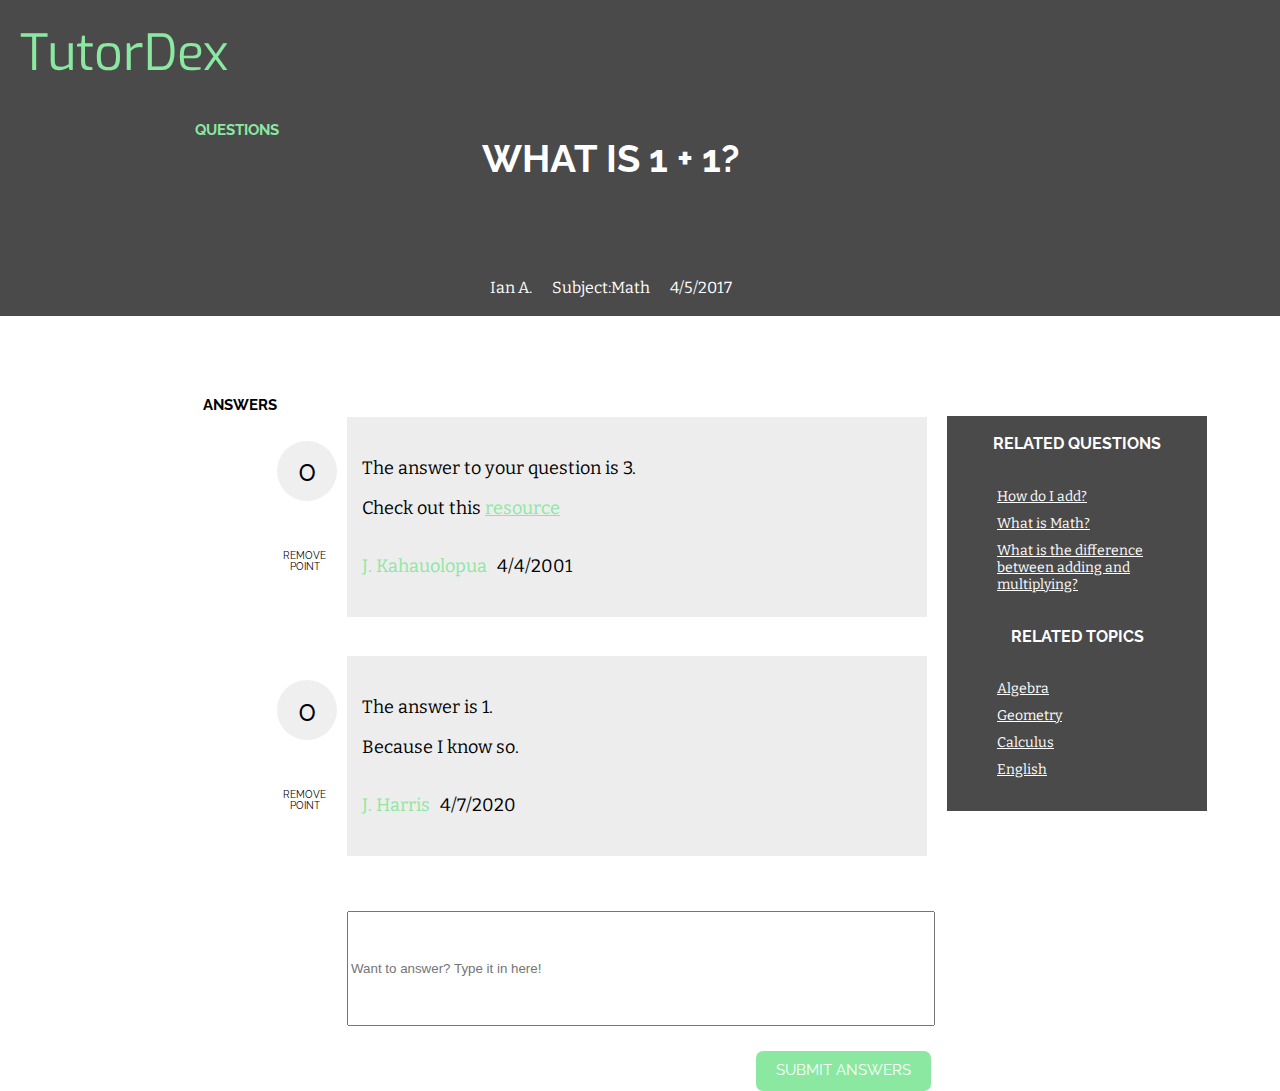
==== html/questionp1.html @ 846249ce "Merge branch 'master' into feature/single-subject" ====
<!DOCTYPE html>
<html>
<head>
	<title>TutorDex</title>
	<link rel="stylesheet" type="text/css" href="../css/styles.css">
	<link href="https://fonts.googleapis.com/css?family=Bitter|Exo|Raleway" rel="stylesheet">
</head>
<body>
	<header>
		TutorDex
	</header>
	<div class="ques-and-title-container">
		<div>
			<h3 class="question-header">QUESTIONS</h3>
		</div>
		<div class="ques-and-asker-container">
			<div class="question">
				<h2>
					WHAT IS 1 + 1?
				</h2>
			</div>
			<div>
				<ul class="asker-info">
					<li>Ian A.</li>
					<li>Subject:Math</li>
					<li>4/5/2017</li>
				</ul>
			</div>
		</div>
	</div>
	<div class="answer-and-nav-container">
		<div>
			<h3 class="answer-header">ANSWERS</h3>
		</div>
		<div class="answer-container">
			<div class="answer">
				<div class="point-distribution">
					<button class= "point-holder" class="points" id="1" onclick="plusOnePoint(this.id)">0</button>
					<button class="remove-points" class="points" id="2" onclick="plusOnePoint(this.id)">
						REMOVE POINT
					</button>
				</div>
					<div id="answer-asker-container">
						<div class="individual-answer">
						<p>
							The answer to your question is 3.
						</p>
						<p>
							Check out this <a href="https://www.google.com/search?sourceid=chrome-psyapi2&ion=1&espv=2&ie=UTF-8&q=google%20calculator&oq=google%20calc&aqs=chrome.1.69i57j0l5.5623j0j7">resource</a>
						</p>
					</div>
					<div>
						<ul class="answerer-info">
							<li class="name">
								J. Kahauolopua
							</li>
							<li class="date">
								4/4/2001
							</li>
						</ul>
					</div>
				</div>
			</div>		
			<div class="answer">
				<div class="point-distribution">
 					<button class="point-holder" class="points"  id="3" onclick="plusSecondPoint(this.id)">0</button>
					<button class="remove-points" class="points"  id="4" onclick="plusSecondPoint(this.id)">
						REMOVE POINT
					</button>
				</div>
					<div id="answer-asker-container">
						<div class="individual-answer">
						<p>
							The answer is 1.
						</p>
						<p>
							Because I know so.
						</p>
					</div>
					<div>
						<ul class="answerer-info">
							<li class="name">
								J. Harris
							</li>
							<li class="date">
								4/7/2020
							</li>
						</ul>
					</div>
				</div>
			</div>
		</div>		
		<div class="submission-section">
			<input type="text" name="answer" placeholder="Want to answer? Type it in here!">
			<div class="submit-button-container">
				<button class="submit-button">
				SUBMIT ANSWERS
				</button>
			</div>
		</div>
			<div class="related-things-container">
				<div class="related-things">
				<h2>RELATED QUESTIONS</h2>
				<ul class="related-questions">
					<li>
						<a href="">How do I add?</a>
					</li>
					<li >
						<a href="">What is Math?</a>
					</li>
					<li>
						<a href="">What is the difference between adding and multiplying?</a>
					</li>
				</ul>
				<H2>RELATED TOPICS</H2>
				<ul class="related-topics">
					<li>
						<a href="">Algebra</a>
					</li>
					<li>
						<a href="">Geometry</a>
					</li>
					<li>
						<a href="">Calculus</a>
					</li>
					<li>
						<a href="">English</a>
					</li>
				</ul>
			</div>
		</div>	
	</div>
</body>
<script type="text/javascript" src="../js/app.js"></script>
</html>

<!--FORMS EXAMPLE-->
<!--
<!DOCTYPE html>
<html>
<head>
	<title>Forms</title>
</head>
<body>
	<div class="container">
		<input type="txt" name="name" placeholder="Put your name">
		<input type="txt" name="email" placeholder="Put your email">
		<select>
			<option>Option 1</option>
			<option>Option 2</option>
			<option>Option 3</option>
			<option>Option 4</option>
		</select>
		<textarea rows="10" cols="10"></textarea>
		<button type="submit">Submit</button>
	</div>
</body>
</html>
-->
---- css/styles.css ----
/*COLORS
 Dark Gray: #4A4A4A
 Light Gray: #EDEDED
 Green: #8AE8A1
 */
/*FONTS 
Logo: font-family: 'Exo', sans-serif;
Headings: font-family: 'Raleway', sans-serif;
Body: font-family: 'Bitter', serif;
*/ 

/*QUESTION PAGE*/

header{
  background-color: #4A4A4A;   
  color:#8AE8A1;
  font-size: 50px;
  font-family: 'Exo', sans-serif;
  padding: 20px 20px; 
  }

html,body {
  padding:0;
  margin:0;
  height:100%;
  width: 100%;
}

.ques-and-title-container{
  display: flex;
  justify-content: space-around;
  height: 210px;
  background-color: #4A4A4A;
}

.ques-and-asker-container{
  width: 700px;
  justify-content: center;
  flex-direction: column;
}

.question-header{
  background-color:transparent;
  color: white;
  padding:0px 0px 130px 95px;
  font-size: 15px;
  font-family: 'Raleway', sans-serif;
  color: #8AE8A1;
  }

.question{
  display: flex;
  align-self: center;
  padding-left: 2px;
  font-size: 25px;
  color: white;
  font-family: 'Raleway', sans-serif;
  padding-right: 400px;
}

.asker-info-container{
  display: flex;
  align-self: flex-end;    
}

.asker-info{
  display: flex;
  width: 278px;
  padding-left:0px;
  padding-top: 40px;
  color:white; 
}

.asker-info li{
  padding: 10px;
}

li{
  list-style: none;
  font-family: 'Bitter', serif;
}

.answer-header{
  margin-top: -10%;
  padding-left: 130px;
  font-size: 15px;
  font-family: 'Raleway', sans-serif;
}

.answer-and-nav-container{
  padding-top: 100px;
  display: flex;
  justify-content: center;
  background-color:transparent;
  height: 75%;
}

.answer-container{
  display: flex;
  align-content: center;
  flex-wrap: wrap;
  height: 300px;
  width:70px;
  padding-top: 90px;
}
.answer{
  display: flex;
  align-content: space-around;
  width: 650px;
  height: 239.5px;
}

.point-distribution{
  display: flex;
  justify-content: space-around;
  flex-direction: column;
  width: 60px;
  height: 180px;
  padding-right:10px;
}

.point-holder{
  height: 60px;
  width: 60px;
  border-radius:100px;
  border: transparent;
  font-size: 30px;
  font-family: 'Raleway', sans-serif;
}

.remove-points{
  background-color: transparent;
  border: transparent;
  width: 55px;
  font-size: 10px;
  font-family: 'Raleway', sans-serif;
}

#answer-asker-container{
  display: flex;
  flex-direction: column;
  justify-content: center;
  padding-left: 15px;
  height: 200px;
  width: 600px;
  background-color:#EDEDED;
  font-size:18px;
  font-family: 'Bitter', serif;
}

.answerer-info{
  display: flex;
  flex-direction: row;
  align-items: flex-end;
  padding-left: 0px;
}

.answerer-info li{
  padding-right:10px;
}

.related-things{
  display: flex;
  flex-direction: column;
  align-self:baseline;
  background-color:#4A4A4A;
  width:250px;
  height: 385px;
  padding: 5px ;
  color:white; 
}
.related-things h2{
  text-align: center;
  font-size:16px;
  font-family: 'Raleway', sans-serif;
  }
  
.related-questions li, .related-topics li{
  display: flex;
  flex-direction: column;
  padding: 5px;
  font-size: 14px;
}

.submission-section{
  display: flex;
  justify-content: center;
  align-self: flex-end;
  flex-direction: column;
  border-color: transparent;
  height: 180px;
  width: 600px;
  padding-right: 0%;
}


input{
  height: 150px;
  width: 580px;
}

.submit-button{
  display: flex;
  align-self: flex-end;
  background-color:#8AE8A1;
  border: transparent;
  color: white;
  height: 40px;
  padding: 10px 20px;
  border-radius: 7px;
  font-family: 'Raleway', sans-serif;
  font-size: 15px;
}

.submit-button-container{
  display: flex;
  justify-content: flex-end;
  height: 90px;
  width: 584px;
}
.name, p a{
  color: #8AE8A1;
}

.related-questions li a:hover { 
  color: #8AE8A1;
}
.related-topics li a:hover { 
  color: #8AE8A1;
}

.asker-info, .answerer-info{
  font-family: 'Bitter', serif;
 }
 
.related-questions a , .related-topics a{
  color:white;
  font-family: 'Bitter', serif;
  }

  /*RESPONSIVE*/

  @media only screen and (max-width: 800px) {
    .question-header {
      font-size: 1px;
    }
    #top-middle {
        background-color: green;
        font-size: 12px;
        width: 100%;
    }
}
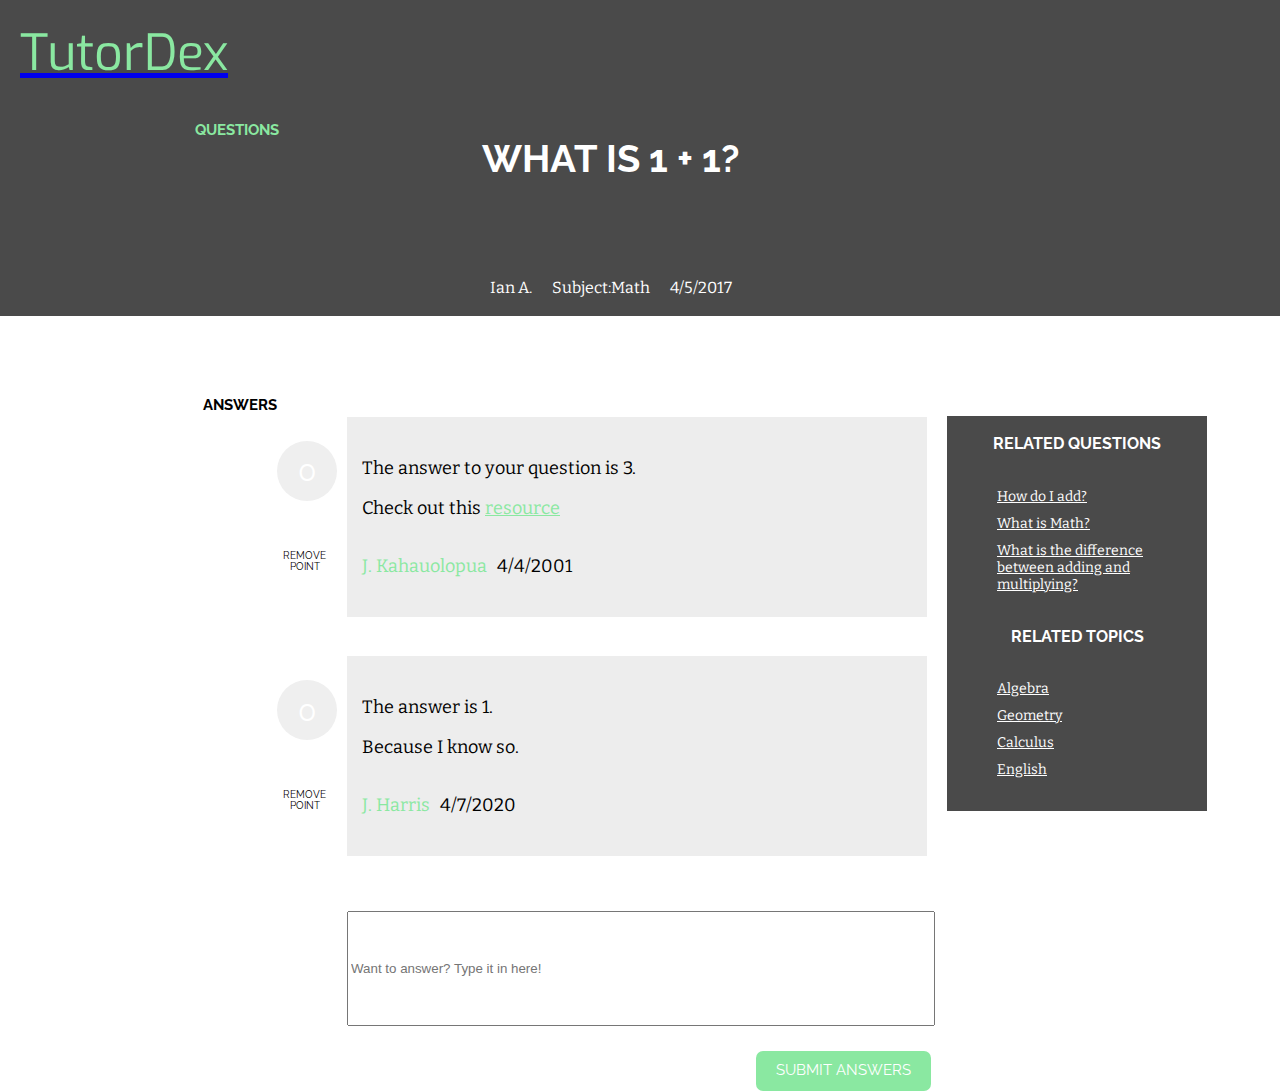
==== commit c8f3bae2: "reviewing code at home" ====
--- a/html/questionp1.html
+++ b/html/questionp1.html
@@ -6,9 +6,11 @@
 	<link href="https://fonts.googleapis.com/css?family=Bitter|Exo|Raleway" rel="stylesheet">
 </head>
 <body>
-	<header>
-		TutorDex
-	</header>
+	<a href="../index.html">
+		<header>
+			TutorDex
+		</header>
+	</a>
 	<div class="ques-and-title-container">
 		<div>
 			<h3 class="question-header">QUESTIONS</h3>
--- a/css/styles.css
+++ b/css/styles.css
@@ -122,6 +122,7 @@
 .point-holder{
   height: 60px;
   width: 60px;
+  color: white;
   border-radius:100px;
   border: transparent;
   font-size: 30px;
@@ -241,13 +242,19 @@
   /*RESPONSIVE*/
 
   @media only screen and (max-width: 800px) {
-    .question-header {
-      font-size: 1px;
-    }
-    #top-middle {
-        background-color: green;
-        font-size: 12px;
-        width: 100%;
-    }
-}
-
+    header{
+      font-size: 20px;
+    }
+    .ques-and-title-container{
+        height: 100px;
+    }
+    .question{
+      padding-left: 2px;
+      font-size: 15px;
+      padding-right: 20px;
+    }
+    .question-header{
+      font-size: 7px;
+    }
+}
+
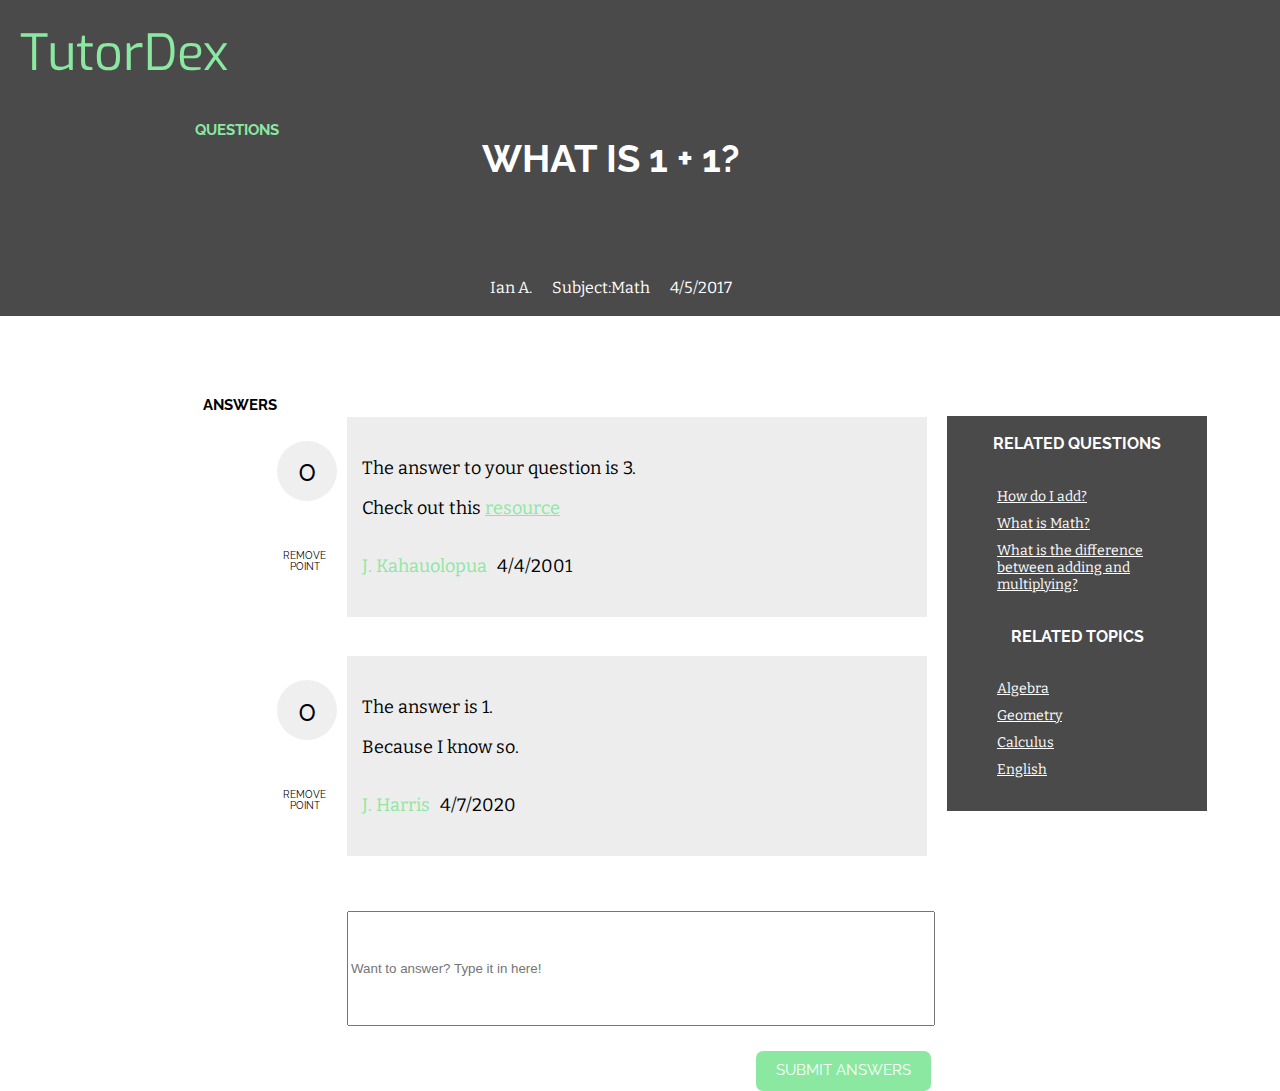
==== commit b1eb3b48: "Merge branch 'feature/single-subject' of https://github.com/junior-devleague/tutor-dex into feature/" ====
--- a/html/questionp1.html
+++ b/html/questionp1.html
@@ -6,11 +6,9 @@
 	<link href="https://fonts.googleapis.com/css?family=Bitter|Exo|Raleway" rel="stylesheet">
 </head>
 <body>
-	<a href="../index.html">
-		<header>
-			TutorDex
-		</header>
-	</a>
+	<header>
+		TutorDex
+	</header>
 	<div class="ques-and-title-container">
 		<div>
 			<h3 class="question-header">QUESTIONS</h3>
--- a/css/styles.css
+++ b/css/styles.css
@@ -122,7 +122,6 @@
 .point-holder{
   height: 60px;
   width: 60px;
-  color: white;
   border-radius:100px;
   border: transparent;
   font-size: 30px;
@@ -242,19 +241,13 @@
   /*RESPONSIVE*/
 
   @media only screen and (max-width: 800px) {
-    header{
-      font-size: 20px;
+    .question-header {
+      font-size: 1px;
     }
-    .ques-and-title-container{
-        height: 100px;
+    #top-middle {
+        background-color: green;
+        font-size: 12px;
+        width: 100%;
     }
-    .question{
-      padding-left: 2px;
-      font-size: 15px;
-      padding-right: 20px;
-    }
-    .question-header{
-      font-size: 7px;
-    }
-}
-
+}
+
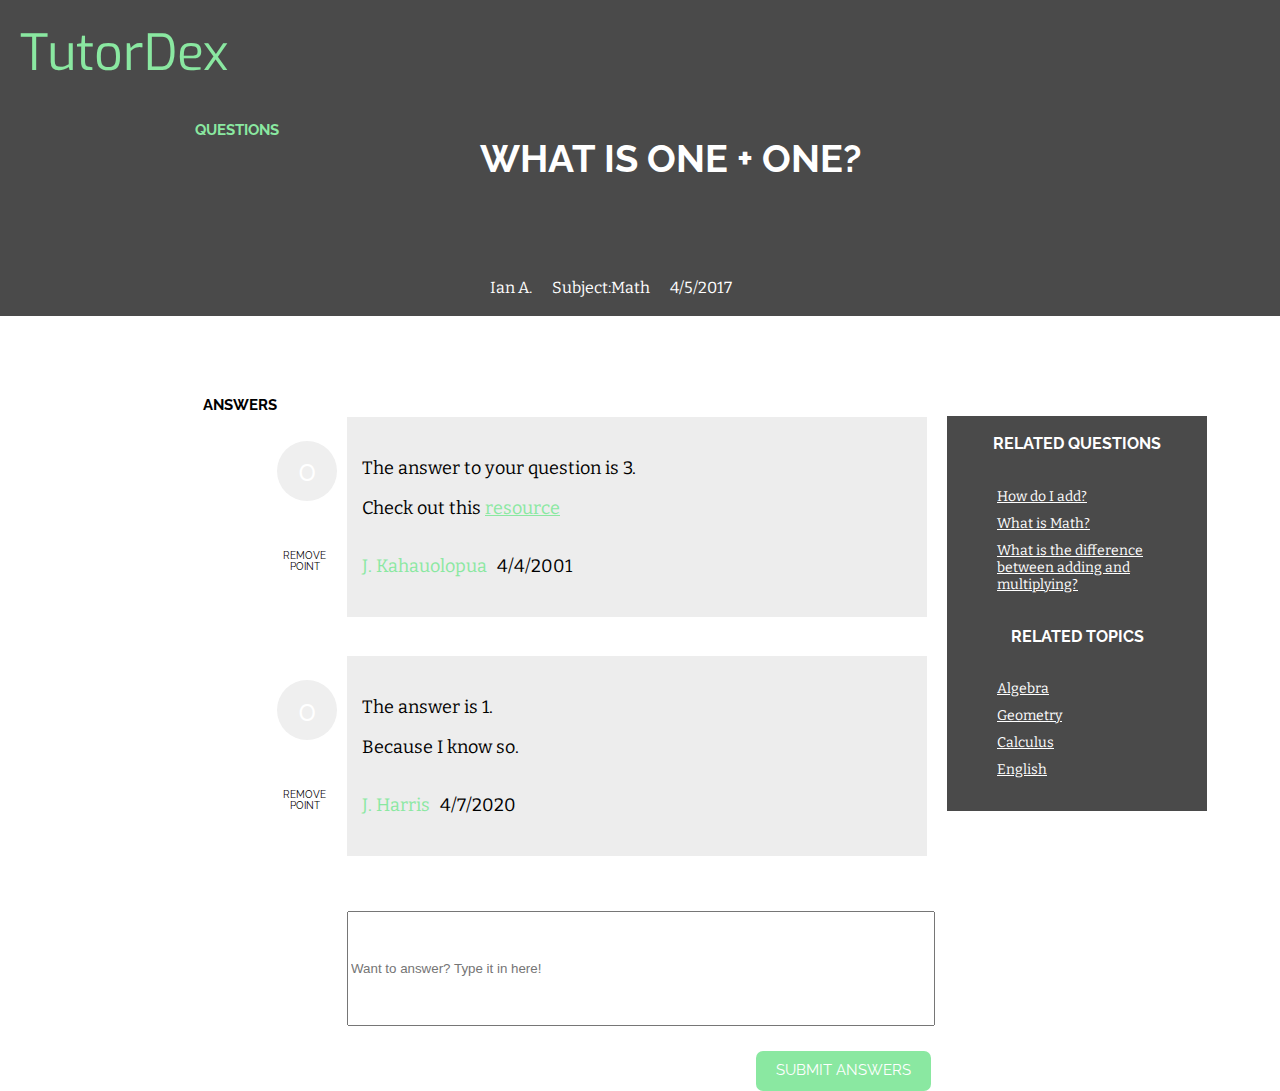
==== commit 074a4098: "made small changes to css and made questions shorter.. :Gwen" ====
--- a/html/questionp1.html
+++ b/html/questionp1.html
@@ -16,7 +16,7 @@
 		<div class="ques-and-asker-container">
 			<div class="question">
 				<h2>
-					WHAT IS 1 + 1?
+					WHAT IS ONE + ONE?
 				</h2>
 			</div>
 			<div>
--- a/css/styles.css
+++ b/css/styles.css
@@ -51,16 +51,15 @@
 .question{
   display: flex;
   align-self: center;
-  padding-left: 2px;
   font-size: 25px;
   color: white;
   font-family: 'Raleway', sans-serif;
-  padding-right: 400px;
+  padding-right: 00px;
 }
 
 .asker-info-container{
   display: flex;
-  align-self: flex-end;    
+  align-self: flex-end;   
 }
 
 .asker-info{
@@ -122,6 +121,7 @@
 .point-holder{
   height: 60px;
   width: 60px;
+  color: white;
   border-radius:100px;
   border: transparent;
   font-size: 30px;
@@ -241,13 +241,18 @@
   /*RESPONSIVE*/
 
   @media only screen and (max-width: 800px) {
-    .question-header {
-      font-size: 1px;
-    }
-    #top-middle {
-        background-color: green;
-        font-size: 12px;
-        width: 100%;
-    }
-}
-
+    header{
+      font-size: 20px;
+    }
+    .ques-and-title-container{
+        height: 100px;
+    }
+    .question{
+      padding-left: 2px;
+      font-size: 15px;
+      padding-right: 20px;
+    }
+    .question-header{
+      font-size: 7px;
+    }
+}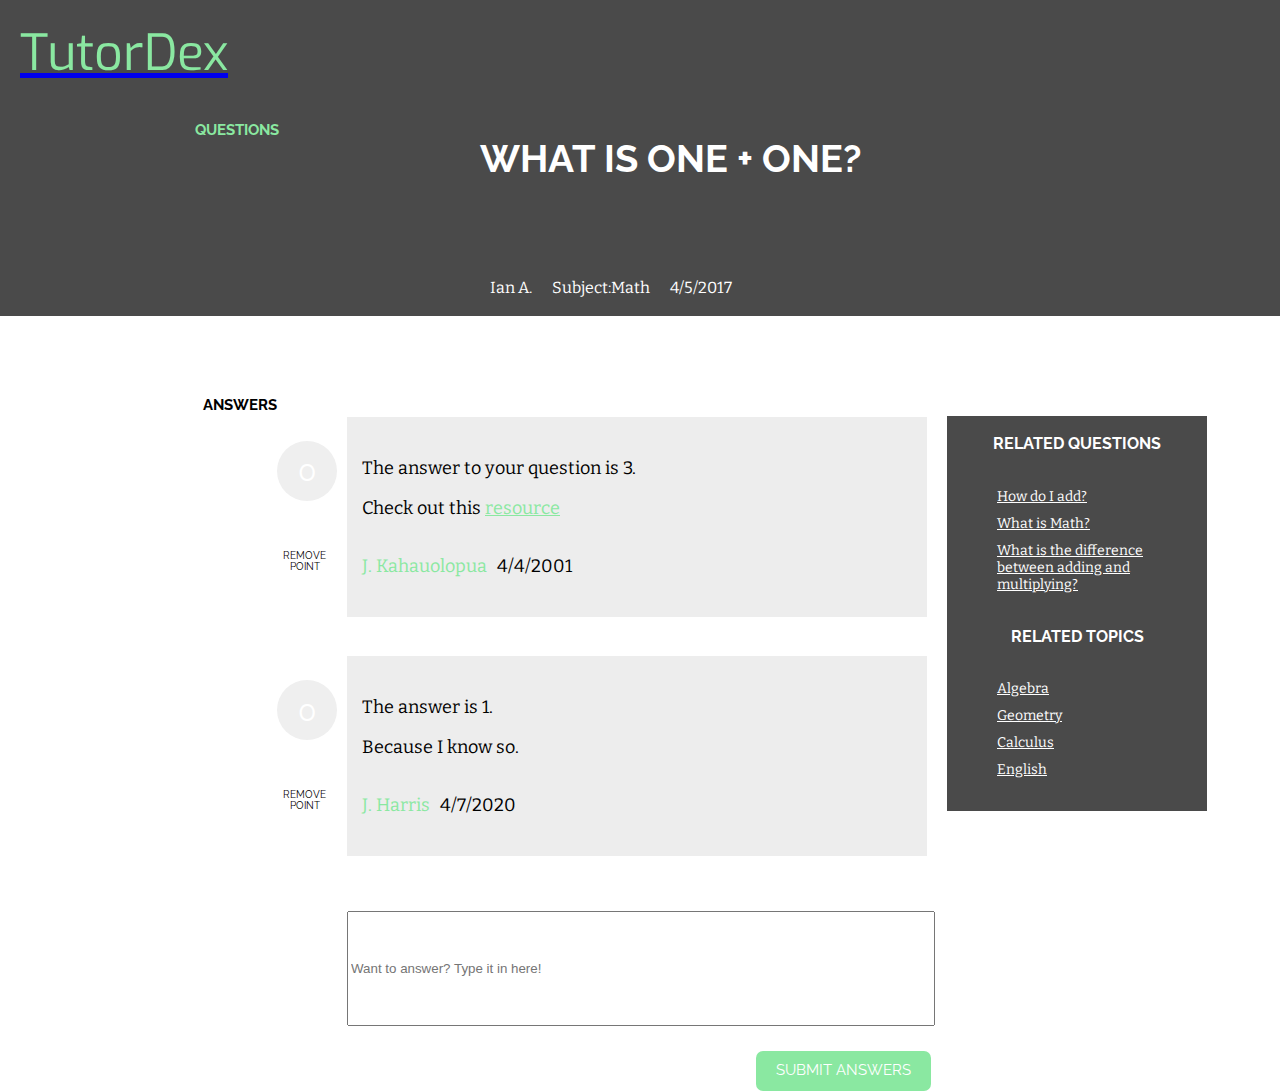
==== commit a80ecafb: "Merge pull request #54 from junior-devleague/feature/question-page2" ====
--- a/html/questionp1.html
+++ b/html/questionp1.html
@@ -6,9 +6,11 @@
 	<link href="https://fonts.googleapis.com/css?family=Bitter|Exo|Raleway" rel="stylesheet">
 </head>
 <body>
-	<header>
-		TutorDex
-	</header>
+	<a href="../index.html">
+		<header>
+			TutorDex
+		</header>
+	</a>
 	<div class="ques-and-title-container">
 		<div>
 			<h3 class="question-header">QUESTIONS</h3>
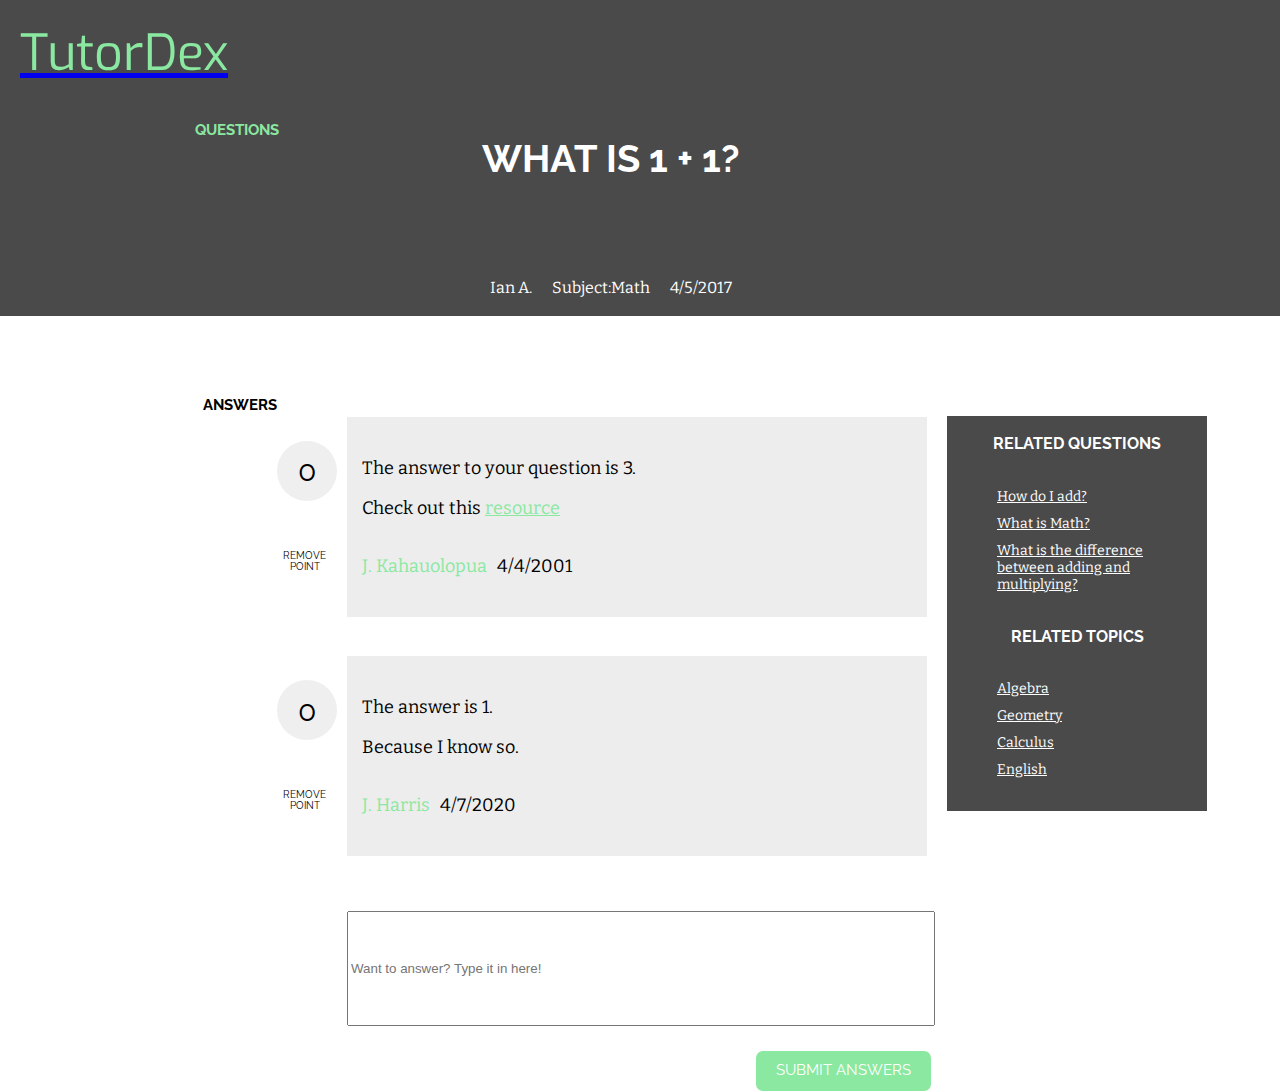
==== commit 16f7498f: "fixed merge conflicts" ====
--- a/html/questionp1.html
+++ b/html/questionp1.html
@@ -18,7 +18,7 @@
 		<div class="ques-and-asker-container">
 			<div class="question">
 				<h2>
-					WHAT IS ONE + ONE?
+					WHAT IS 1 + 1?
 				</h2>
 			</div>
 			<div>
--- a/css/styles.css
+++ b/css/styles.css
@@ -51,15 +51,16 @@
 .question{
   display: flex;
   align-self: center;
+  padding-left: 2px;
   font-size: 25px;
   color: white;
   font-family: 'Raleway', sans-serif;
-  padding-right: 00px;
+  padding-right: 400px;
 }
 
 .asker-info-container{
   display: flex;
-  align-self: flex-end;   
+  align-self: flex-end;    
 }
 
 .asker-info{
@@ -121,7 +122,6 @@
 .point-holder{
   height: 60px;
   width: 60px;
-  color: white;
   border-radius:100px;
   border: transparent;
   font-size: 30px;
@@ -241,18 +241,13 @@
   /*RESPONSIVE*/
 
   @media only screen and (max-width: 800px) {
-    header{
-      font-size: 20px;
+    .question-header {
+      font-size: 1px;
     }
-    .ques-and-title-container{
-        height: 100px;
+    #top-middle {
+        background-color: green;
+        font-size: 12px;
+        width: 100%;
     }
-    .question{
-      padding-left: 2px;
-      font-size: 15px;
-      padding-right: 20px;
-    }
-    .question-header{
-      font-size: 7px;
-    }
-}+}
+
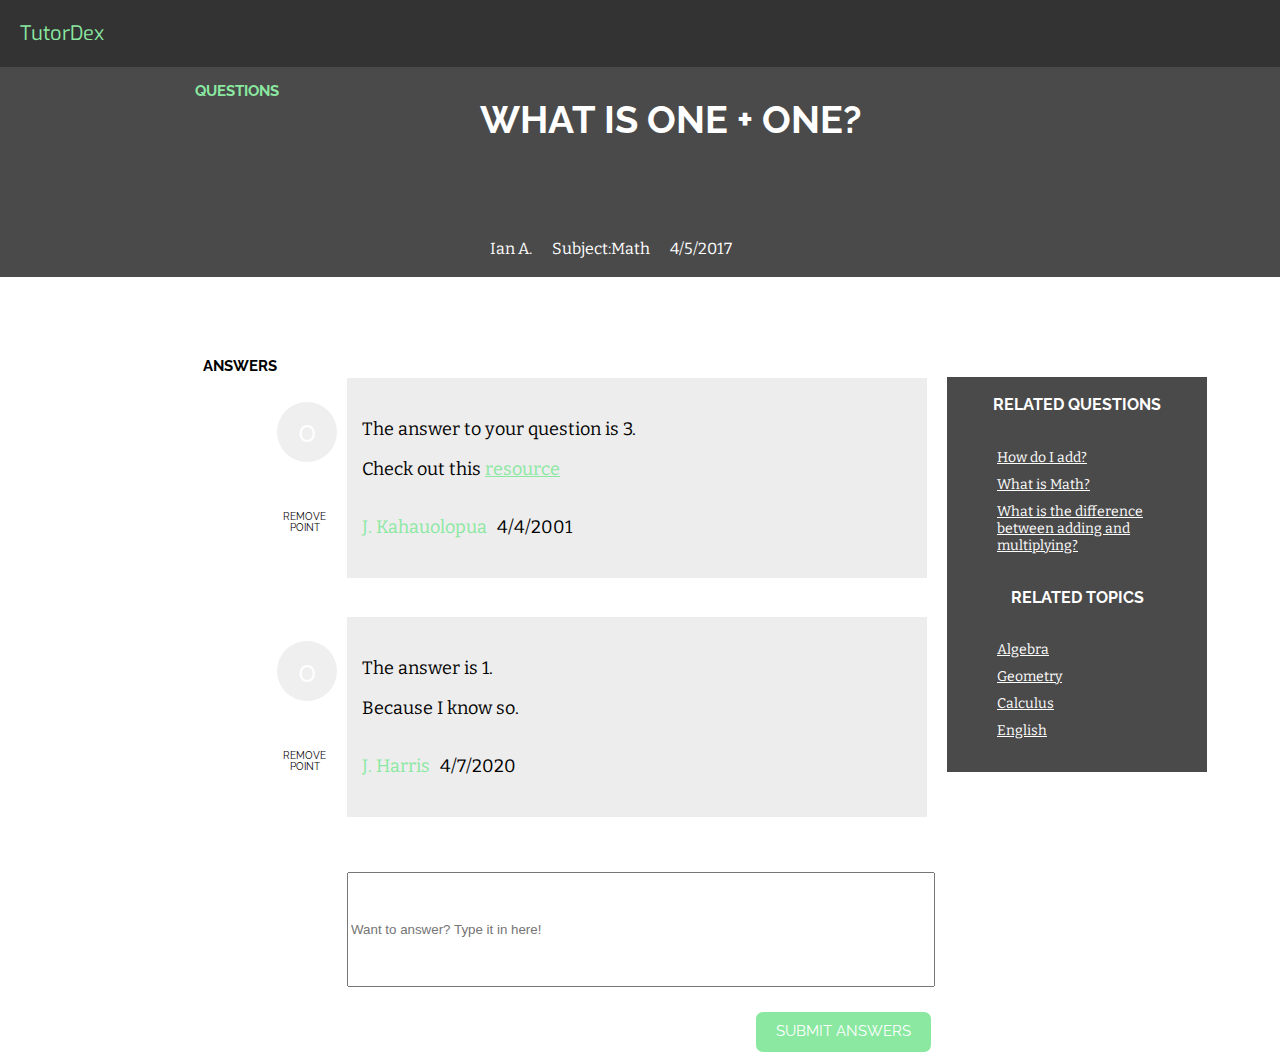
==== commit 66f6cd26: "solved merge conflicts and added nav bars" ====
--- a/html/questionp1.html
+++ b/html/questionp1.html
@@ -6,11 +6,9 @@
 	<link href="https://fonts.googleapis.com/css?family=Bitter|Exo|Raleway" rel="stylesheet">
 </head>
 <body>
-	<a href="../index.html">
-		<header>
-			TutorDex
-		</header>
-	</a>
+	<div id="navbar">
+      <a href="../index.html">TutorDex</a>
+  </div>
 	<div class="ques-and-title-container">
 		<div>
 			<h3 class="question-header">QUESTIONS</h3>
@@ -18,7 +16,7 @@
 		<div class="ques-and-asker-container">
 			<div class="question">
 				<h2>
-					WHAT IS 1 + 1?
+					WHAT IS ONE + ONE?
 				</h2>
 			</div>
 			<div>
--- a/css/styles.css
+++ b/css/styles.css
@@ -1,3 +1,20 @@
+/**********************************************************************/
+/******************CSS for nav bars***********************************/ 
+#navbar {
+  /*top bar, says TutorDex on the left */
+  overflow: hidden;
+  background-color: #333;
+}
+#navbar a {
+  /*TutorDex (navbar) */
+  float: left;
+  font-size: 20px;
+  color: #8AE8A1;
+  padding: 20px;
+  text-decoration: none;
+  font-family: 'Exo', sans-serif;
+}
+
 /*COLORS
  Dark Gray: #4A4A4A
  Light Gray: #EDEDED
@@ -7,7 +24,12 @@
 Logo: font-family: 'Exo', sans-serif;
 Headings: font-family: 'Raleway', sans-serif;
 Body: font-family: 'Bitter', serif;
-*/ 
+<<<<<<< HEAD
+*/
+
+/**********************************************************************/
+/******************Ouestion page CSS***********************************/ 
+ 
 
 /*QUESTION PAGE*/
 
@@ -51,16 +73,15 @@
 .question{
   display: flex;
   align-self: center;
-  padding-left: 2px;
   font-size: 25px;
   color: white;
   font-family: 'Raleway', sans-serif;
-  padding-right: 400px;
+  padding-right: 00px;
 }
 
 .asker-info-container{
   display: flex;
-  align-self: flex-end;    
+  align-self: flex-end;   
 }
 
 .asker-info{
@@ -122,6 +143,7 @@
 .point-holder{
   height: 60px;
   width: 60px;
+  color: white;
   border-radius:100px;
   border: transparent;
   font-size: 30px;
@@ -241,13 +263,56 @@
   /*RESPONSIVE*/
 
   @media only screen and (max-width: 800px) {
-    .question-header {
-      font-size: 1px;
-    }
-    #top-middle {
-        background-color: green;
-        font-size: 12px;
-        width: 100%;
-    }
-}
-
+    header{
+      font-size: 20px;
+      height: 5px;
+      padding-top: 8px;
+    }
+    .ques-and-title-container{
+        height: 100px;
+    }
+    .question{
+      padding-left: 2px;
+      font-size: 13.5px;
+      padding-right: 20px;
+      padding-top: 9px;
+    }
+    .question-header{
+      font-size: 7px;
+    }
+    .asker-info{
+      display: flex;
+      width: 278px;
+      padding-top: 0px;
+      padding-bottom: 20px;
+      color:white; 
+      font-size: 10px;
+    }
+    .answer-header{
+      margin-top: -5%;
+      padding-left: 725px;
+      font-size: 7px;
+      font-family: 'Raleway', sans-serif;
+    }
+    .answer-asker-container{
+      height: 40px;
+    }
+    .individual-answer{
+      font-size: 15px;
+      height: 
+    }
+    .answerer-info{
+      font-size: 10px;
+    }
+    .point-holder{
+      width: 30px;
+      height: 30px;
+      font-size: 20px;
+    }
+    .remove-points{
+      font-size: 6px;
+    }
+    .point-distribution{
+      height: 70px;
+    }
+}